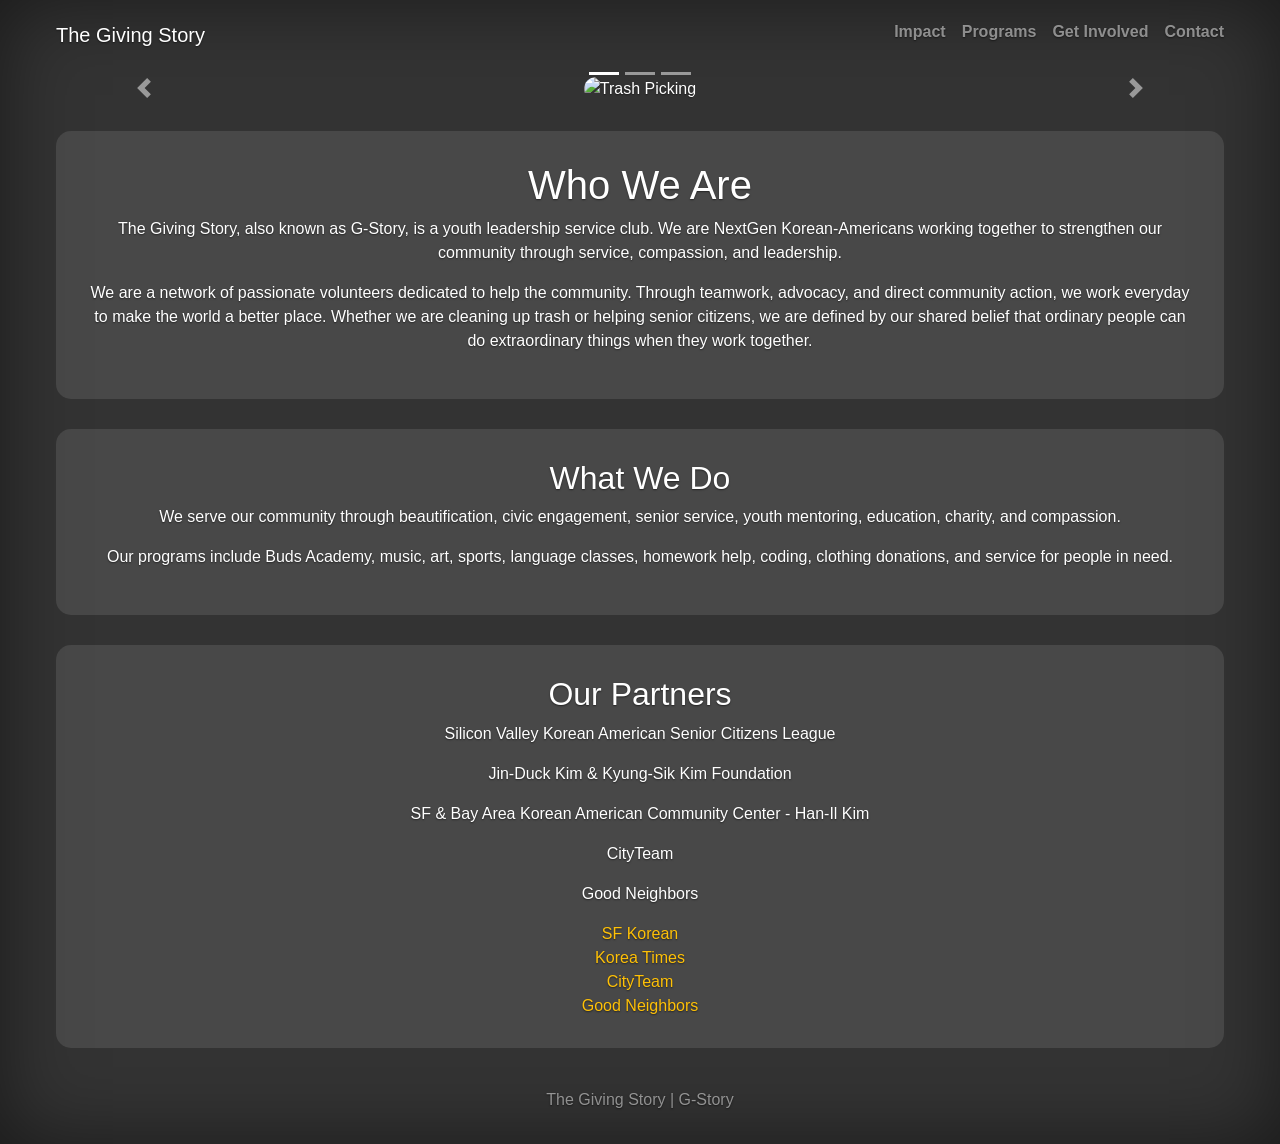
==== index.html @ 5cea6ce5 "Add files via upload" ====
<!DOCTYPE html>
<html lang="en">
<head>
  <title>The Giving Story</title>
  <meta charset="utf-8">
  <meta name="viewport" content="width=device-width, initial-scale=1">
  <link rel="stylesheet" href="https://cdn.jsdelivr.net/npm/bootstrap@4.6.2/dist/css/bootstrap.min.css">
  <script src="https://cdn.jsdelivr.net/npm/jquery@3.7.1/dist/jquery.slim.min.js"></script>
  <script src="https://cdn.jsdelivr.net/npm/popper.js@1.16.1/dist/umd/popper.min.js"></script>
  <script src="https://cdn.jsdelivr.net/npm/bootstrap@4.6.2/dist/js/bootstrap.bundle.min.js"></script>
  <script>
  fetch("Navbar.html")
    .then(response => response.text())
    .then(data => {
      document.getElementById("navbar").innerHTML = data;
    });
</script>
  <style>
       .carousel-inner img {
            width: 100%;
            height: 500px;
            object-fit: cover;
            }
  </style>
<meta name="theme-color" content="#563d7c">

    <style>
      .bd-placeholder-img {
        font-size: 1.125rem;
        text-anchor: middle;
        -webkit-user-select: none;
        -moz-user-select: none;
        -ms-user-select: none;
        user-select: none;
      }

      @media (min-width: 768px) {
        .bd-placeholder-img-lg {
          font-size: 3.5rem;
        }
      }
    </style>

    
    <!-- Custom styles for this template -->
    <link href="style.css" rel="stylesheet">
  </head>
  <body class="text-center">
    
<div class="cover-container d-flex w-100 p-3 mx-auto flex-column">

<div id="navbar"></div>

<!-- Carousel pictures -->
<div id="demo" class="carousel slide mt-4" data-ride="carousel">
        <ul class="carousel-indicators">
            <li data-target="#demo" data-slide-to="0" class="active"></li>
            <li data-target="#demo" data-slide-to="1"></li>
            <li data-target="#demo" data-slide-to="2"></li>
        </ul>
        <div class="carousel-inner">
            <div class="carousel-item active">
            <img src="images/TrashPicking.JPG" alt="Trash Picking" width="1100" height="300">
            <div class="carousel-caption">
                <h1>Trash Picking</h1>
                <p>Feb 7 2026 San Pedro Square</p>
            </div>   
            </div>
            <div class="carousel-item">
            <img src="images/TreePlanting.JPG" alt="Tree Planting" width="1100" height="300">
            <div class="carousel-caption">
                <h1>Tree Planting</h1>
                <p>Feb 7 2026 San Pedro Square</p>
            </div>   
            </div>
            <div class="carousel-item">
            <img src="images/ServiceAward.JPG" alt="New York" width="1100" height="300">
            <div class="carousel-caption">
                <h1>Service Award</h1>
                <p>We love the Big Apple!</p>
            </div>   
            </div>
        </div>
        <a class="carousel-control-prev" href="#demo" data-slide="prev">
            <span class="carousel-control-prev-icon"></span>
        </a>
        <a class="carousel-control-next" href="#demo" data-slide="next">
            <span class="carousel-control-next-icon"></span>
        </a>
</div>

<!-- Who We Are -->
    <div class="section-card">
    <h1>Who We Are</h1>
    <p>The Giving Story, also known as G-Story, is a youth leadership
          service club. We are NextGen Korean-Americans working together
          to strengthen our community through service, compassion, and leadership.</p>
    <p>We are a network of passionate volunteers dedicated to help the community. Through teamwork, advocacy, and direct community action, we work everyday to make the world a better place. Whether we are cleaning up trash or helping senior citizens, we are defined by our shared belief that ordinary people can do extraordinary things when they work together.</p>
  </div>

      <!-- What We Do -->
    <div class="section-card">
      <h2>What We Do</h2>
      <p>
        We serve our community through beautification, civic engagement,
        senior service, youth mentoring, education, charity, and compassion.
      </p>

      <p>
        Our programs include Buds Academy, music, art, sports, language classes,
        homework help, coding, clothing donations, and service for people in need.
      </p>
    </div>

 <!-- Our Partners -->
    <div class="section-card">
      <h2>Our Partners</h2>
      <p>Silicon Valley Korean American Senior Citizens League</p>
      <p>Jin-Duck Kim & Kyung-Sik Kim Foundation</p>
      <p>SF & Bay Area Korean American Community Center - Han-Il Kim</p>
      <p>CityTeam</p>
      <p>Good Neighbors</p>

      <a href="https://www.sfkorean.com/" target="_blank">SF Korean</a><br>
      <a href="http://www.koreatimes.com/" target="_blank">Korea Times</a><br>
      <a href="https://www.cityteam.org" target="_blank">CityTeam</a><br>
      <a href="https://goodneighbors.us/" target="_blank">Good Neighbors</a>
    </div>

      <footer class="mastfoot">
    <div class="inner">
      <p>The Giving Story | G-Story</p>
    </div>
  </footer>
</div>
</body>
</html>
---- style.css ----
/*
 * Globals
 */

/* Links */
a,
a:focus,
a:hover {
  color: #fff;
}

/* Custom default button */
.btn-secondary,
.btn-secondary:hover,
.btn-secondary:focus {
  color: #333;
  text-shadow: none; /* Prevent inheritance from `body` */
  background-color: #fff;
  border: .05rem solid #fff;
}


/*
 * Base structure
 */

html,
body {
  min-height: 100%;
  background-color: #333;
}

body {
  display: -ms-flexbox;
  display: flex;
  color: #fff;
  text-shadow: 0 .05rem .1rem rgba(0, 0, 0, .5);
  box-shadow: inset 0 0 5rem rgba(0, 0, 0, .5);
}

.cover-container {
  max-width: 1200px;
}


/*
 * Header
 */
.masthead {
  margin-bottom: 2rem;
}

.masthead-brand {
  margin-bottom: 0;
}

.nav-masthead .nav-link {
  padding: .25rem 0;
  font-weight: 700;
  color: rgba(255, 255, 255, .5);
  background-color: transparent;
  border-bottom: .25rem solid transparent;
}

.nav-masthead .nav-link:hover,
.nav-masthead .nav-link:focus {
  border-bottom-color: rgba(255, 255, 255, .25);
}

.nav-masthead .nav-link + .nav-link {
  margin-left: 1rem;
}

.nav-masthead .active {
  color: #fff;
  border-bottom-color: #fff;
}

@media (min-width: 48em) {
  .masthead-brand {
    float: left;
  }
  .nav-masthead {
    float: right;
  }
}


/*
 * Cover
 */
.cover {
  padding: 0 1.5rem;
}
.cover .btn-lg {
  padding: .75rem 1.25rem;
  font-weight: 700;
}


/*
 * Footer
 */
.mastfoot {
  color: rgba(255, 255, 255, .5);
}

    

    .carousel-inner img {
      width: 100%;
      height: 500px;
      object-fit: cover;
      border-radius: 15px;
    }

    .section-card {
      background: rgba(255, 255, 255, 0.1);
      border-radius: 15px;
      padding: 30px;
      margin-top: 30px;
    }

    .section-card a {
      color: #ffc107;
    }

    .btn-custom {
      background-color: white;
      color: #333;
      font-weight: bold;
    }

    footer {
      margin-top: 40px;
      color: rgba(255,255,255,.7);
    }
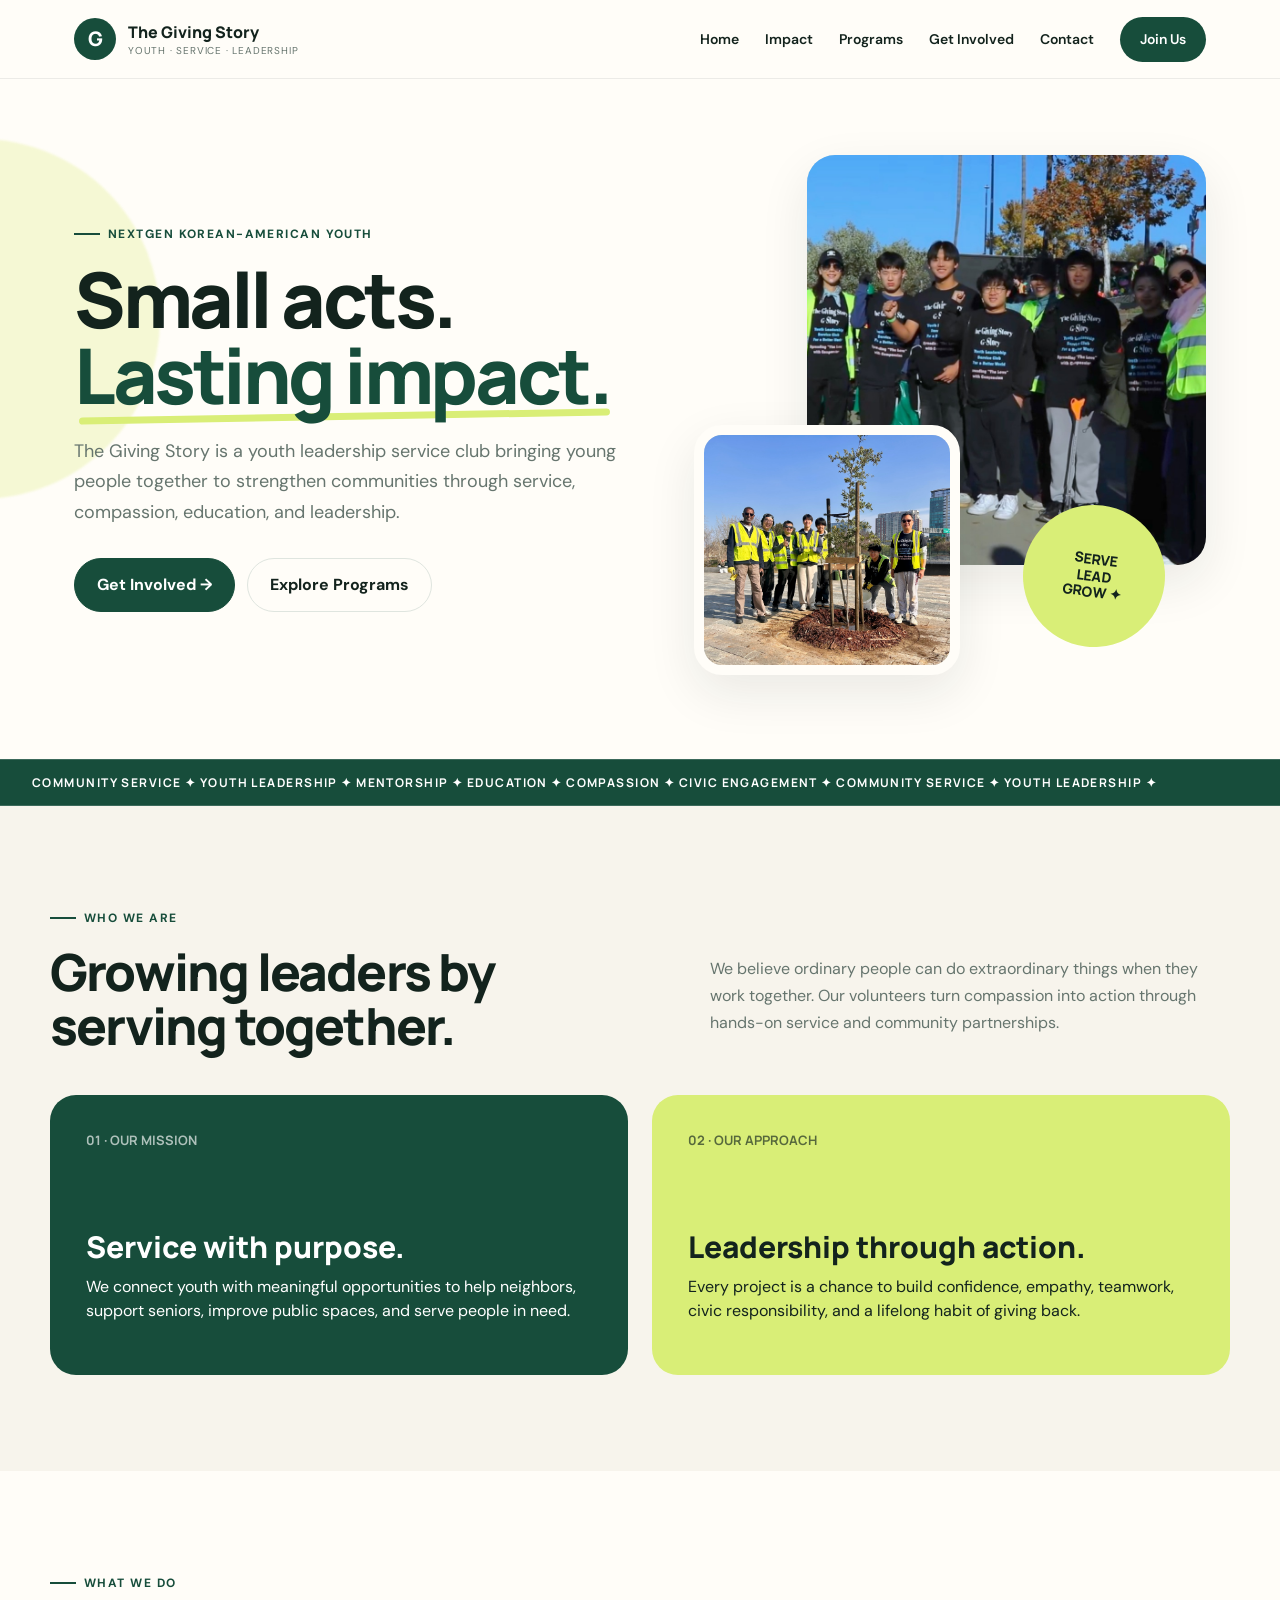
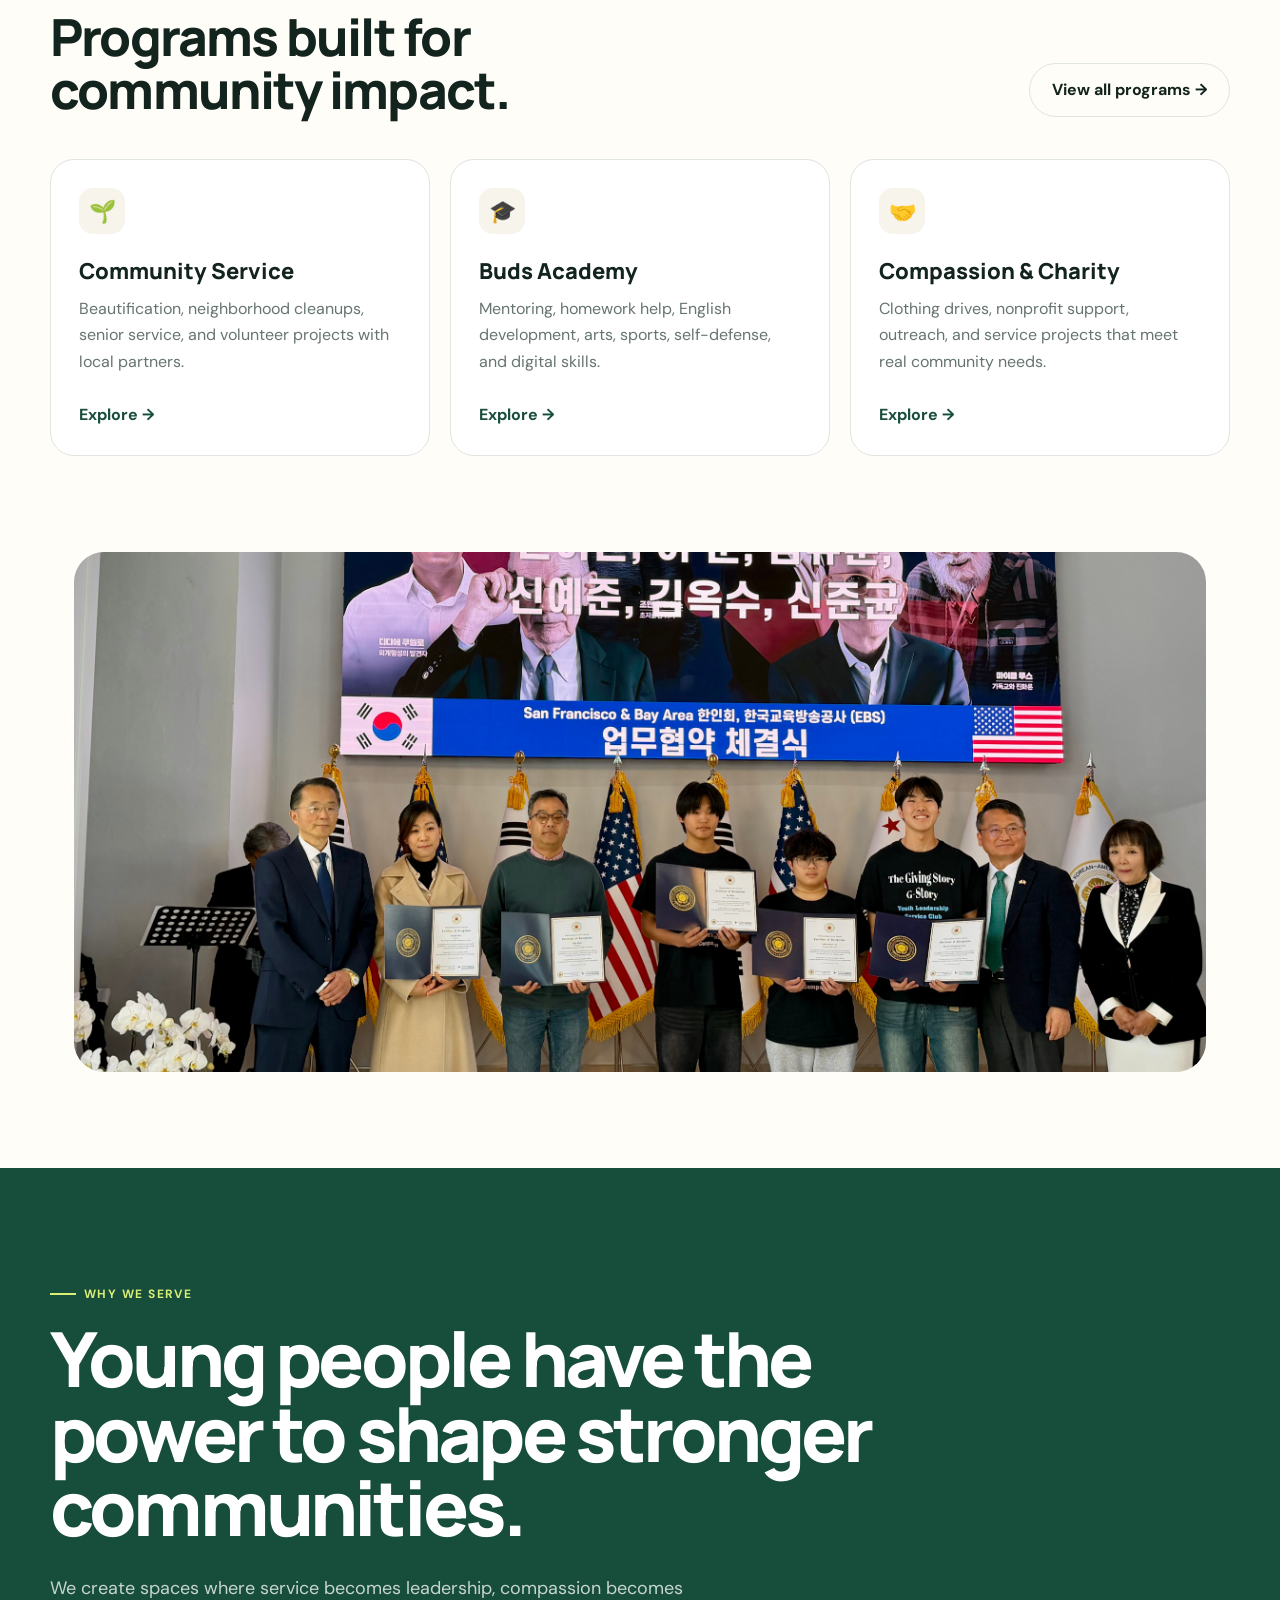
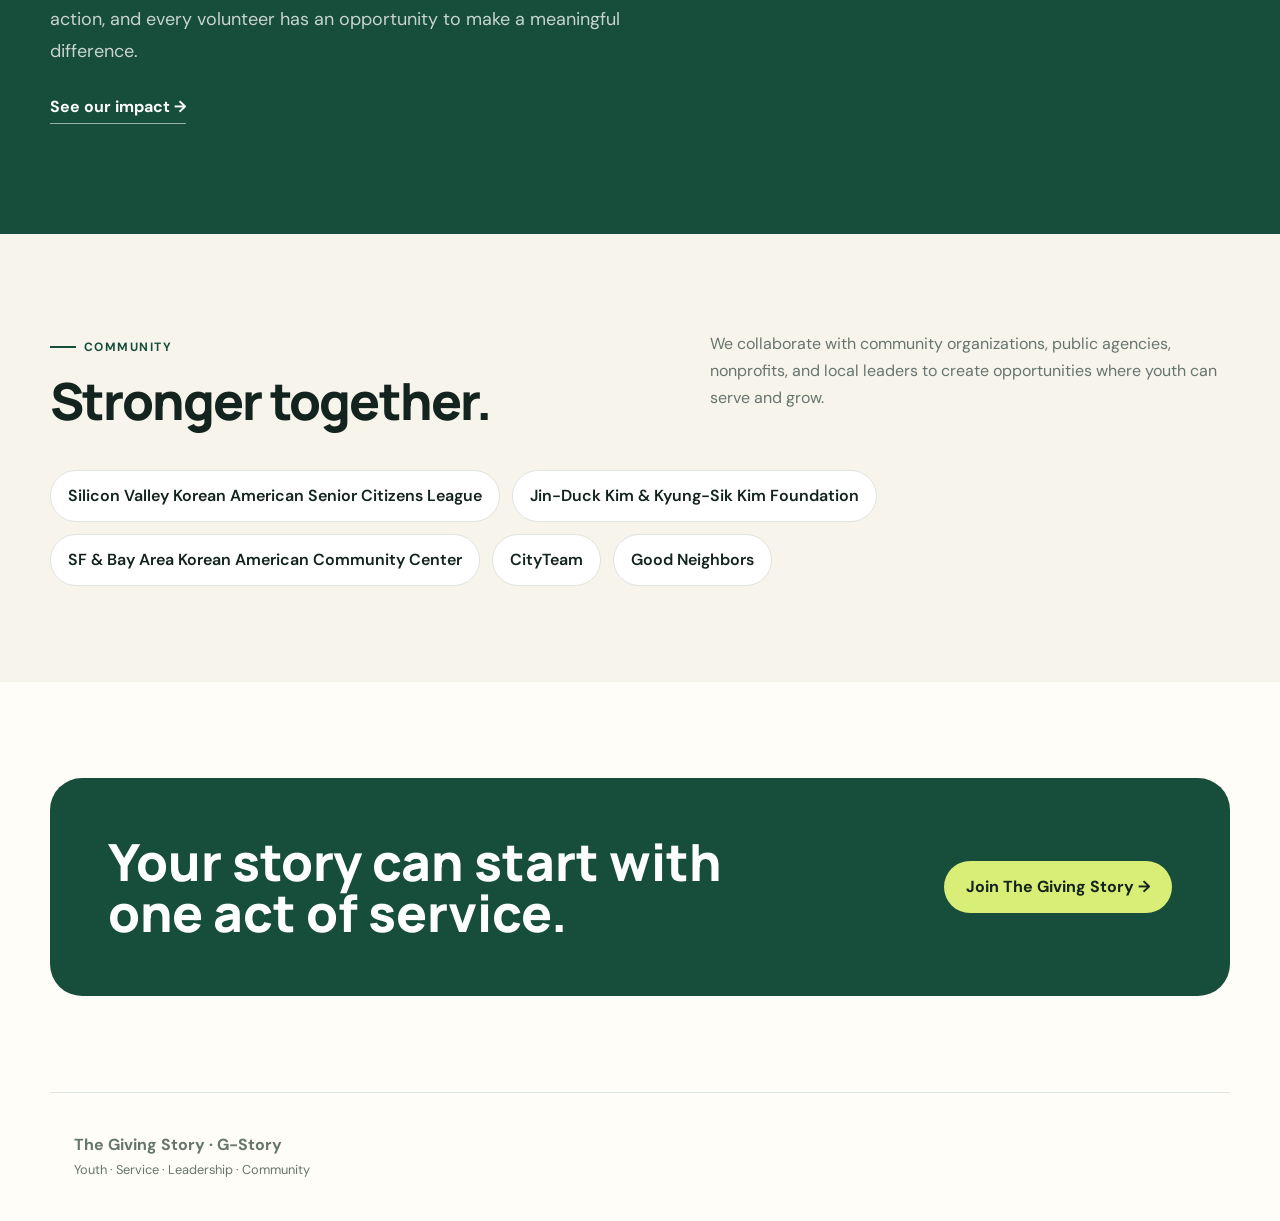
==== commit 63a1dc61: "Add files via upload" ====
--- a/index.html
+++ b/index.html
@@ -1,137 +1,392 @@
-<!DOCTYPE html>
-<html lang="en">
-<head>
-  <title>The Giving Story</title>
-  <meta charset="utf-8">
-  <meta name="viewport" content="width=device-width, initial-scale=1">
-  <link rel="stylesheet" href="https://cdn.jsdelivr.net/npm/bootstrap@4.6.2/dist/css/bootstrap.min.css">
-  <script src="https://cdn.jsdelivr.net/npm/jquery@3.7.1/dist/jquery.slim.min.js"></script>
-  <script src="https://cdn.jsdelivr.net/npm/popper.js@1.16.1/dist/umd/popper.min.js"></script>
-  <script src="https://cdn.jsdelivr.net/npm/bootstrap@4.6.2/dist/js/bootstrap.bundle.min.js"></script>
-  <script>
-  fetch("Navbar.html")
-    .then(response => response.text())
-    .then(data => {
-      document.getElementById("navbar").innerHTML = data;
-    });
-</script>
-  <style>
-       .carousel-inner img {
-            width: 100%;
-            height: 500px;
-            object-fit: cover;
-            }
-  </style>
-<meta name="theme-color" content="#563d7c">
-
-    <style>
-      .bd-placeholder-img {
-        font-size: 1.125rem;
-        text-anchor: middle;
-        -webkit-user-select: none;
-        -moz-user-select: none;
-        -ms-user-select: none;
-        user-select: none;
-      }
-
-      @media (min-width: 768px) {
-        .bd-placeholder-img-lg {
-          font-size: 3.5rem;
-        }
-      }
-    </style>
-
-    
-    <!-- Custom styles for this template -->
-    <link href="style.css" rel="stylesheet">
-  </head>
-  <body class="text-center">
-    
-<div class="cover-container d-flex w-100 p-3 mx-auto flex-column">
-
-<div id="navbar"></div>
-
-<!-- Carousel pictures -->
-<div id="demo" class="carousel slide mt-4" data-ride="carousel">
-        <ul class="carousel-indicators">
-            <li data-target="#demo" data-slide-to="0" class="active"></li>
-            <li data-target="#demo" data-slide-to="1"></li>
-            <li data-target="#demo" data-slide-to="2"></li>
-        </ul>
-        <div class="carousel-inner">
-            <div class="carousel-item active">
-            <img src="images/TrashPicking.JPG" alt="Trash Picking" width="1100" height="300">
-            <div class="carousel-caption">
-                <h1>Trash Picking</h1>
-                <p>Feb 7 2026 San Pedro Square</p>
-            </div>   
-            </div>
-            <div class="carousel-item">
-            <img src="images/TreePlanting.JPG" alt="Tree Planting" width="1100" height="300">
-            <div class="carousel-caption">
-                <h1>Tree Planting</h1>
-                <p>Feb 7 2026 San Pedro Square</p>
-            </div>   
-            </div>
-            <div class="carousel-item">
-            <img src="images/ServiceAward.JPG" alt="New York" width="1100" height="300">
-            <div class="carousel-caption">
-                <h1>Service Award</h1>
-                <p>We love the Big Apple!</p>
-            </div>   
-            </div>
-        </div>
-        <a class="carousel-control-prev" href="#demo" data-slide="prev">
-            <span class="carousel-control-prev-icon"></span>
-        </a>
-        <a class="carousel-control-next" href="#demo" data-slide="next">
-            <span class="carousel-control-next-icon"></span>
-        </a>
-</div>
-
-<!-- Who We Are -->
-    <div class="section-card">
-    <h1>Who We Are</h1>
-    <p>The Giving Story, also known as G-Story, is a youth leadership
-          service club. We are NextGen Korean-Americans working together
-          to strengthen our community through service, compassion, and leadership.</p>
-    <p>We are a network of passionate volunteers dedicated to help the community. Through teamwork, advocacy, and direct community action, we work everyday to make the world a better place. Whether we are cleaning up trash or helping senior citizens, we are defined by our shared belief that ordinary people can do extraordinary things when they work together.</p>
-  </div>
-
-      <!-- What We Do -->
-    <div class="section-card">
-      <h2>What We Do</h2>
-      <p>
-        We serve our community through beautification, civic engagement,
-        senior service, youth mentoring, education, charity, and compassion.
-      </p>
-
-      <p>
-        Our programs include Buds Academy, music, art, sports, language classes,
-        homework help, coding, clothing donations, and service for people in need.
-      </p>
-    </div>
-
- <!-- Our Partners -->
-    <div class="section-card">
-      <h2>Our Partners</h2>
-      <p>Silicon Valley Korean American Senior Citizens League</p>
-      <p>Jin-Duck Kim & Kyung-Sik Kim Foundation</p>
-      <p>SF & Bay Area Korean American Community Center - Han-Il Kim</p>
-      <p>CityTeam</p>
-      <p>Good Neighbors</p>
-
-      <a href="https://www.sfkorean.com/" target="_blank">SF Korean</a><br>
-      <a href="http://www.koreatimes.com/" target="_blank">Korea Times</a><br>
-      <a href="https://www.cityteam.org" target="_blank">CityTeam</a><br>
-      <a href="https://goodneighbors.us/" target="_blank">Good Neighbors</a>
-    </div>
-
-      <footer class="mastfoot">
-    <div class="inner">
-      <p>The Giving Story | G-Story</p>
-    </div>
-  </footer>
-</div>
-</body>
+<!DOCTYPE html>
+<html lang="en">
+
+<head>
+    <meta charset="utf-8">
+    <meta name="viewport" content="width=device-width, initial-scale=1">
+
+    <title>The Giving Story | Youth Service & Leadership</title>
+
+    <link rel="stylesheet"
+          href="https://cdn.jsdelivr.net/npm/bootstrap@4.6.2/dist/css/bootstrap.min.css">
+
+    <link rel="stylesheet" href="style.css">
+</head>
+
+<body>
+
+    <!-- Navigation -->
+    <div id="navbar"></div>
+
+
+    <main class="site-main">
+
+        <!-- Hero -->
+        <section class="hero-modern">
+
+            <div>
+                <div class="eyebrow">
+                    NextGen Korean-American Youth
+                </div>
+
+                <h1>
+                    Small acts.<br>
+                    <em>Lasting impact.</em>
+                </h1>
+
+                <p>
+                    The Giving Story is a youth leadership service club bringing
+                    young people together to strengthen communities through service,
+                    compassion, education, and leadership.
+                </p>
+
+                <div class="hero-actions">
+
+                    <a class="btn-modern btn-dark"
+                       href="GetInvolved.html">
+                        Get Involved →
+                    </a>
+
+                    <a class="btn-modern"
+                       href="Program.html">
+                        Explore Programs
+                    </a>
+
+                </div>
+            </div>
+
+
+            <!-- Hero Images -->
+            <div class="hero-collage">
+
+                <div class="hero-photo one">
+                    <img src="images/TrashPicking.JPG"
+                         alt="Youth volunteers serving the community">
+                </div>
+
+                <div class="hero-photo two">
+                    <img src="images/TreePlanting.JPG"
+                         alt="Youth volunteers planting trees">
+                </div>
+
+                <div class="hero-badge">
+                    SERVE<br>
+                    LEAD<br>
+                    GROW ✦
+                </div>
+
+            </div>
+
+        </section>
+
+
+        <!-- Scrolling Topics -->
+        <div class="ticker">
+            <span>
+                Community Service ✦
+                Youth Leadership ✦
+                Mentorship ✦
+                Education ✦
+                Compassion ✦
+                Civic Engagement ✦
+                Community Service ✦
+                Youth Leadership ✦
+            </span>
+        </div>
+
+
+        <!-- Who We Are -->
+        <section class="section alt">
+
+            <div class="section-inner">
+
+                <div class="section-head">
+
+                    <div>
+                        <div class="eyebrow">
+                            Who We Are
+                        </div>
+
+                        <h2>
+                            Growing leaders by<br>
+                            serving together.
+                        </h2>
+                    </div>
+
+                    <p>
+                        We believe ordinary people can do extraordinary things when
+                        they work together. Our volunteers turn compassion into action
+                        through hands-on service and community partnerships.
+                    </p>
+
+                </div>
+
+
+                <div class="mission-grid">
+
+                    <!-- Mission -->
+                    <article class="mission-card dark">
+
+                        <span class="num">
+                            01 · OUR MISSION
+                        </span>
+
+                        <div>
+                            <h3>Service with purpose.</h3>
+
+                            <p>
+                                We connect youth with meaningful opportunities to help
+                                neighbors, support seniors, improve public spaces, and
+                                serve people in need.
+                            </p>
+                        </div>
+
+                    </article>
+
+
+                    <!-- Approach -->
+                    <article class="mission-card light">
+
+                        <span class="num">
+                            02 · OUR APPROACH
+                        </span>
+
+                        <div>
+                            <h3>Leadership through action.</h3>
+
+                            <p>
+                                Every project is a chance to build confidence, empathy,
+                                teamwork, civic responsibility, and a lifelong habit
+                                of giving back.
+                            </p>
+                        </div>
+
+                    </article>
+
+                </div>
+
+            </div>
+
+        </section>
+
+
+        <!-- Programs -->
+        <section class="section">
+
+            <div class="section-inner">
+
+                <div class="section-head">
+
+                    <div>
+
+                        <div class="eyebrow">
+                            What We Do
+                        </div>
+
+                        <h2>
+                            Programs built for<br>
+                            community impact.
+                        </h2>
+
+                    </div>
+
+                    <a class="btn-modern"
+                       href="Program.html">
+                        View all programs →
+                    </a>
+
+                </div>
+
+
+                <div class="program-grid">
+
+                    <!-- Community Service -->
+                    <article class="program-card">
+
+                        <div class="program-icon">
+                            🌱
+                        </div>
+
+                        <h3>Community Service</h3>
+
+                        <p>
+                            Beautification, neighborhood cleanups, senior service,
+                            and volunteer projects with local partners.
+                        </p>
+
+                    </article>
+
+
+                    <!-- Buds Academy -->
+                    <article class="program-card">
+
+                        <div class="program-icon">
+                            🎓
+                        </div>
+
+                        <h3>Buds Academy</h3>
+
+                        <p>
+                            Mentoring, homework help, English development, arts,
+                            sports, self-defense, and digital skills.
+                        </p>
+
+                    </article>
+
+
+                    <!-- Compassion & Charity -->
+                    <article class="program-card">
+
+                        <div class="program-icon">
+                            🤝
+                        </div>
+
+                        <h3>Compassion & Charity</h3>
+
+                        <p>
+                            Clothing drives, nonprofit support, outreach, and service
+                            projects that meet real community needs.
+                        </p>
+
+                    </article>
+
+                </div>
+
+            </div>
+
+        </section>
+
+
+        <!-- Featured Photo -->
+        <section class="photo-band">
+
+            <img src="images/ServiceAward.JPG"
+                 alt="The Giving Story community service recognition">
+
+        </section>
+
+
+
+        <!-- Impact Statement -->
+        <section class="impact-statement">
+            <div class="impact-statement-inner">
+                <div class="eyebrow light-eyebrow">Why We Serve</div>
+                <h2>Young people have the power to shape stronger communities.</h2>
+                <p>
+                    We create spaces where service becomes leadership, compassion becomes action,
+                    and every volunteer has an opportunity to make a meaningful difference.
+                </p>
+                <a href="Impact.html" class="text-link">See our impact →</a>
+            </div>
+        </section>
+
+        <!-- Community Partners -->
+        <section class="section alt">
+
+            <div class="section-inner">
+
+                <div class="section-head">
+
+                    <div>
+
+                        <div class="eyebrow">
+                            Community
+                        </div>
+
+                        <h2>
+                            Stronger together.
+                        </h2>
+
+                    </div>
+
+                    <p>
+                        We collaborate with community organizations, public agencies,
+                        nonprofits, and local leaders to create opportunities where
+                        youth can serve and grow.
+                    </p>
+
+                </div>
+
+
+                <div class="partners">
+
+                    <span class="partner-pill">
+                        Silicon Valley Korean American Senior Citizens League
+                    </span>
+
+                    <span class="partner-pill">
+                        Jin-Duck Kim & Kyung-Sik Kim Foundation
+                    </span>
+
+                    <span class="partner-pill">
+                        SF & Bay Area Korean American Community Center
+                    </span>
+
+                    <span class="partner-pill">
+                        CityTeam
+                    </span>
+
+                    <span class="partner-pill">
+                        Good Neighbors
+                    </span>
+
+                </div>
+
+            </div>
+
+        </section>
+
+
+        <!-- Call To Action -->
+        <section class="section">
+
+            <div class="section-inner">
+
+                <div class="cta-panel">
+
+                    <h2>
+                        Your story can start with one act of service.
+                    </h2>
+
+                    <a class="btn-modern"
+                       href="GetInvolved.html">
+                        Join The Giving Story →
+                    </a>
+
+                </div>
+
+            </div>
+
+        </section>
+
+    </main>
+
+
+    <!-- Footer -->
+    <footer class="mastfoot">
+
+        <strong>
+            The Giving Story · G-Story
+        </strong>
+
+        <br>
+
+        <small>
+            Youth · Service · Leadership · Community
+        </small>
+
+    </footer>
+
+
+    <!-- Load Navigation -->
+    <script>
+        fetch('Navbar.html')
+            .then(response => response.text())
+            .then(html => {
+                document.getElementById('navbar').innerHTML = html;
+            });
+    </script>
+
+</body>
+
 </html>
--- a/style.css
+++ b/style.css
@@ -1,137 +1,174 @@
-/*
- * Globals
- */
-
-/* Links */
-a,
-a:focus,
-a:hover {
-  color: #fff;
-}
-
-/* Custom default button */
-.btn-secondary,
-.btn-secondary:hover,
-.btn-secondary:focus {
-  color: #333;
-  text-shadow: none; /* Prevent inheritance from `body` */
-  background-color: #fff;
-  border: .05rem solid #fff;
-}
-
-
-/*
- * Base structure
- */
-
-html,
-body {
-  min-height: 100%;
-  background-color: #333;
-}
-
-body {
-  display: -ms-flexbox;
-  display: flex;
-  color: #fff;
-  text-shadow: 0 .05rem .1rem rgba(0, 0, 0, .5);
-  box-shadow: inset 0 0 5rem rgba(0, 0, 0, .5);
-}
-
-.cover-container {
-  max-width: 1200px;
-}
-
-
-/*
- * Header
- */
-.masthead {
-  margin-bottom: 2rem;
-}
-
-.masthead-brand {
-  margin-bottom: 0;
-}
-
-.nav-masthead .nav-link {
-  padding: .25rem 0;
-  font-weight: 700;
-  color: rgba(255, 255, 255, .5);
-  background-color: transparent;
-  border-bottom: .25rem solid transparent;
-}
-
-.nav-masthead .nav-link:hover,
-.nav-masthead .nav-link:focus {
-  border-bottom-color: rgba(255, 255, 255, .25);
-}
-
-.nav-masthead .nav-link + .nav-link {
-  margin-left: 1rem;
-}
-
-.nav-masthead .active {
-  color: #fff;
-  border-bottom-color: #fff;
-}
-
-@media (min-width: 48em) {
-  .masthead-brand {
-    float: left;
-  }
-  .nav-masthead {
-    float: right;
-  }
-}
-
-
-/*
- * Cover
- */
-.cover {
-  padding: 0 1.5rem;
-}
-.cover .btn-lg {
-  padding: .75rem 1.25rem;
-  font-weight: 700;
-}
-
-
-/*
- * Footer
- */
-.mastfoot {
-  color: rgba(255, 255, 255, .5);
-}
-
-    
-
-    .carousel-inner img {
-      width: 100%;
-      height: 500px;
-      object-fit: cover;
-      border-radius: 15px;
-    }
-
-    .section-card {
-      background: rgba(255, 255, 255, 0.1);
-      border-radius: 15px;
-      padding: 30px;
-      margin-top: 30px;
-    }
-
-    .section-card a {
-      color: #ffc107;
-    }
-
-    .btn-custom {
-      background-color: white;
-      color: #333;
-      font-weight: bold;
-    }
-
-    footer {
-      margin-top: 40px;
-      color: rgba(255,255,255,.7);
-    }+@import url('https://fonts.googleapis.com/css2?family=DM+Sans:wght@400;500;600;700&family=Manrope:wght@600;700;800&display=swap');
+:root{--ink:#13231d;--muted:#66756e;--cream:#f7f4ec;--paper:#fffdf8;--green:#174d3b;--lime:#d9ee77;--line:#dfe5df;--orange:#f5a45b;--shadow:0 18px 50px rgba(19,35,29,.09)}
+*{box-sizing:border-box} html{scroll-behavior:smooth} body{margin:0;background:var(--paper);color:var(--ink);font-family:'DM Sans',sans-serif;text-shadow:none!important;box-shadow:none!important;display:block!important;text-align:left!important} a{color:inherit;text-decoration:none} a:hover{color:var(--green);text-decoration:none}.cover-container{max-width:none!important;width:100%;padding:0!important}.site-header{position:sticky;top:0;z-index:1000;background:rgba(255,253,248,.94);backdrop-filter:blur(12px);border-bottom:1px solid rgba(19,35,29,.08)}.nav-wrap{max-width:1180px;margin:auto;min-height:78px;padding:0 24px;display:flex;align-items:center;justify-content:space-between;gap:30px}.brand{display:flex;align-items:center;gap:12px}.brand-mark{width:42px;height:42px;border-radius:50%;display:grid;place-items:center;background:var(--green);color:white;font-family:Manrope;font-weight:800;font-size:20px}.brand strong{display:block;font:800 16px Manrope}.brand small{display:block;color:var(--muted);font-size:10px;letter-spacing:.08em;text-transform:uppercase}.site-nav{display:flex;align-items:center;gap:26px}.site-nav>a{font-weight:600;font-size:14px}.nav-cta,.btn-primary{background:var(--green)!important;color:white!important;border:0!important;border-radius:999px;padding:12px 20px!important}.menu-toggle{display:none;border:0;background:none;font-size:26px}.page-shell{max-width:1180px;margin:auto;padding:0 24px}.hero-modern{min-height:680px;display:grid;grid-template-columns:1.05fr .95fr;align-items:center;gap:54px;padding:72px 24px 80px;max-width:1180px;margin:auto}.eyebrow{display:inline-flex;align-items:center;gap:8px;text-transform:uppercase;letter-spacing:.12em;font-weight:700;font-size:12px;color:var(--green);margin-bottom:18px}.eyebrow:before{content:'';width:26px;height:2px;background:var(--green)}.hero-modern h1,.impact-hero h1,.hero h1{font:800 clamp(46px,6vw,78px)/.98 Manrope;margin:0 0 24px;letter-spacing:-.045em}.hero-modern h1 em{font-style:normal;color:var(--green)}.hero-modern p{font-size:18px;line-height:1.7;color:var(--muted);max-width:610px}.hero-actions{display:flex;gap:12px;flex-wrap:wrap;margin-top:30px}.btn-modern{display:inline-flex;align-items:center;justify-content:center;padding:14px 22px;border-radius:999px;font-weight:700;border:1px solid var(--line)}.btn-dark{background:var(--green);color:white;border-color:var(--green)}.hero-collage{position:relative;min-height:520px}.hero-photo{position:absolute;overflow:hidden;border-radius:28px;box-shadow:var(--shadow);background:#dce4dc}.hero-photo img{width:100%;height:100%;object-fit:cover}.hero-photo.one{width:78%;height:410px;right:0;top:0}.hero-photo.two{width:52%;height:250px;left:0;bottom:0;border:10px solid var(--paper)}.hero-badge{position:absolute;right:8%;bottom:28px;width:142px;height:142px;border-radius:50%;background:var(--lime);display:grid;place-items:center;text-align:center;padding:20px;font:800 14px/1.2 Manrope;transform:rotate(7deg)}.ticker{background:var(--green);color:white;overflow:hidden;padding:14px 0;font:700 12px Manrope;letter-spacing:.12em;text-transform:uppercase;white-space:nowrap}.ticker span{display:inline-block;padding-left:2rem}.section{padding:96px 24px}.section.alt{background:var(--cream)}.section-inner{max-width:1180px;margin:auto}.section-head{display:flex;justify-content:space-between;align-items:end;gap:30px;margin-bottom:42px}.section-head h2,.section-card h1,.section-card h2{font:800 clamp(32px,4vw,52px)/1.05 Manrope;letter-spacing:-.035em;margin:0}.section-head p{max-width:520px;color:var(--muted);line-height:1.7}.mission-grid{display:grid;grid-template-columns:1fr 1fr;gap:24px}.mission-card{border-radius:26px;padding:36px;min-height:280px;display:flex;flex-direction:column;justify-content:space-between}.mission-card.dark{background:var(--green);color:white}.mission-card.light{background:var(--lime)}.mission-card .num{font:700 13px Manrope;opacity:.65}.mission-card h3{font:800 30px/1.1 Manrope;margin:30px 0 12px}.program-grid{display:grid;grid-template-columns:repeat(3,1fr);gap:20px}.program-card{background:white;border:1px solid var(--line);border-radius:24px;padding:28px;transition:.25s}.program-card:hover{transform:translateY(-5px);box-shadow:var(--shadow)}.program-icon{width:46px;height:46px;border-radius:14px;background:var(--cream);display:grid;place-items:center;font-size:22px}.program-card h3{font:800 22px Manrope;margin:22px 0 10px}.program-card p{color:var(--muted);line-height:1.65}.photo-band{max-width:1180px;margin:auto;padding:0 24px 96px}.photo-band img{width:100%;height:520px;object-fit:cover;border-radius:30px}.partners{display:flex;flex-wrap:wrap;gap:12px}.partner-pill{padding:13px 17px;border:1px solid var(--line);border-radius:999px;background:white;font-weight:600}.cta-panel{background:var(--green);color:white;border-radius:32px;padding:58px;display:flex;align-items:center;justify-content:space-between;gap:30px}.cta-panel h2{font:800 clamp(34px,4vw,54px)/1 Manrope;margin:0;max-width:650px}.cta-panel .btn-modern{background:var(--lime);color:var(--ink);border:0}.mastfoot{max-width:1180px;margin:0 auto!important;padding:40px 24px!important;color:var(--muted)!important;border-top:1px solid var(--line);text-align:left}.section-card{max-width:1180px;margin:28px auto 0!important;background:white!important;color:var(--ink)!important;border:1px solid var(--line);border-radius:26px!important;padding:38px!important;box-shadow:none!important;text-shadow:none!important}.section-card p,.section-card li{color:var(--muted);line-height:1.7}.section-card a{color:var(--green)!important;font-weight:700}.impact-hero,.hero{padding:90px 24px 56px!important;background:var(--cream);text-align:left!important}.impact-hero .hero-content,.hero .hero-content{max-width:1180px!important;margin:auto}.impact-hero h1,.hero h1{max-width:850px}.impact-hero p,.hero p{max-width:800px;color:var(--muted);font-size:18px;line-height:1.7}.impact-hero ul{display:block!important;max-width:850px;margin:24px 0!important}.cards-container{padding:0 24px 80px}.carousel{border-radius:28px;overflow:hidden;box-shadow:var(--shadow)}.carousel-inner img{border-radius:0!important}.carousel-caption{background:linear-gradient(transparent,rgba(0,0,0,.65));left:0!important;right:0!important;bottom:0!important;padding:90px 40px 32px!important;text-align:left}.carousel-caption h1,.carousel-caption h3{font:800 38px Manrope}.placeholder-page{min-height:62vh;display:grid;place-items:center;text-align:center;padding:80px 24px;background:var(--cream)}.placeholder-page h1{font:800 clamp(42px,6vw,72px) Manrope}.placeholder-page p{color:var(--muted);font-size:18px}
+@media(max-width:900px){.site-nav{display:none;position:absolute;top:78px;left:0;right:0;background:var(--paper);padding:22px 24px;border-bottom:1px solid var(--line);flex-direction:column;align-items:flex-start}.site-nav.open{display:flex}.menu-toggle{display:block}.hero-modern{grid-template-columns:1fr;padding-top:48px}.hero-collage{min-height:450px}.mission-grid,.program-grid{grid-template-columns:1fr}.section-head,.cta-panel{align-items:flex-start;flex-direction:column}.hero-modern h1{font-size:52px}}@media(max-width:560px){.hero-modern h1{font-size:43px}.hero-collage{min-height:360px}.hero-photo.one{height:300px;width:86%}.hero-photo.two{height:180px}.hero-badge{width:110px;height:110px;font-size:11px}.section{padding:68px 20px}.cta-panel{padding:34px}.section-card{padding:28px!important;margin-left:18px!important;margin-right:18px!important}}
+
+
+/* =========================================================
+   2026 Editorial Homepage Enhancements
+   Inspired by contemporary youth/nonprofit visual language
+   ========================================================= */
+
+.site-main {
+  overflow: hidden;
+}
+
+.hero-modern {
+  position: relative;
+}
+
+.hero-modern::before {
+  content: "";
+  position: absolute;
+  width: 360px;
+  height: 360px;
+  border-radius: 50%;
+  background: rgba(217, 238, 119, .28);
+  filter: blur(1px);
+  left: -250px;
+  top: 60px;
+  z-index: -1;
+}
+
+.hero-modern h1 {
+  max-width: 720px;
+}
+
+.hero-modern h1 em {
+  position: relative;
+  display: inline-block;
+}
+
+.hero-modern h1 em::after {
+  content: "";
+  position: absolute;
+  left: 1%;
+  right: 0;
+  bottom: -8px;
+  height: 7px;
+  background: var(--lime);
+  border-radius: 999px;
+  transform: rotate(-1deg);
+  z-index: -1;
+}
+
+.hero-photo img {
+  transition: transform .65s cubic-bezier(.2,.7,.2,1);
+}
+
+.hero-photo:hover img {
+  transform: scale(1.035);
+}
+
+.ticker {
+  border-top: 1px solid rgba(255,255,255,.16);
+  border-bottom: 1px solid rgba(255,255,255,.16);
+}
+
+.mission-card,
+.program-card,
+.cta-panel,
+.photo-band img {
+  overflow: hidden;
+}
+
+.program-card {
+  min-height: 290px;
+  display: flex;
+  flex-direction: column;
+}
+
+.program-card p {
+  margin-bottom: 0;
+}
+
+.program-card::after {
+  content: "Explore →";
+  margin-top: auto;
+  padding-top: 28px;
+  font-weight: 700;
+  color: var(--green);
+}
+
+.impact-statement {
+  margin: 0;
+  padding: 110px 24px;
+  background: var(--green);
+  color: #fff;
+}
+
+.impact-statement-inner {
+  max-width: 1180px;
+  margin: 0 auto;
+}
+
+.light-eyebrow {
+  color: var(--lime);
+}
+
+.light-eyebrow::before {
+  background: var(--lime);
+}
+
+.impact-statement h2 {
+  max-width: 980px;
+  margin: 0 0 28px;
+  font: 800 clamp(42px, 6vw, 76px)/.98 Manrope, sans-serif;
+  letter-spacing: -.05em;
+}
+
+.impact-statement p {
+  max-width: 650px;
+  margin: 0 0 28px;
+  font-size: 18px;
+  line-height: 1.75;
+  color: rgba(255,255,255,.76);
+}
+
+.text-link {
+  display: inline-block;
+  color: #fff !important;
+  font-weight: 700;
+  border-bottom: 1px solid rgba(255,255,255,.55);
+  padding-bottom: 4px;
+}
+
+.text-link:hover {
+  color: var(--lime) !important;
+  border-color: var(--lime);
+}
+
+.partner-pill {
+  transition: transform .2s ease, background .2s ease, border-color .2s ease;
+}
+
+.partner-pill:hover {
+  transform: translateY(-2px);
+  background: var(--lime);
+  border-color: var(--lime);
+}
+
+.btn-modern {
+  transition: transform .2s ease, box-shadow .2s ease, background .2s ease;
+}
+
+.btn-modern:hover {
+  transform: translateY(-2px);
+  box-shadow: 0 10px 25px rgba(19,35,29,.12);
+}
+
+@media (max-width: 900px) {
+  .impact-statement {
+    padding: 82px 24px;
+  }
+}
+
+@media (max-width: 560px) {
+  .impact-statement {
+    padding: 68px 20px;
+  }
+
+  .impact-statement h2 {
+    font-size: 40px;
+  }
+}
